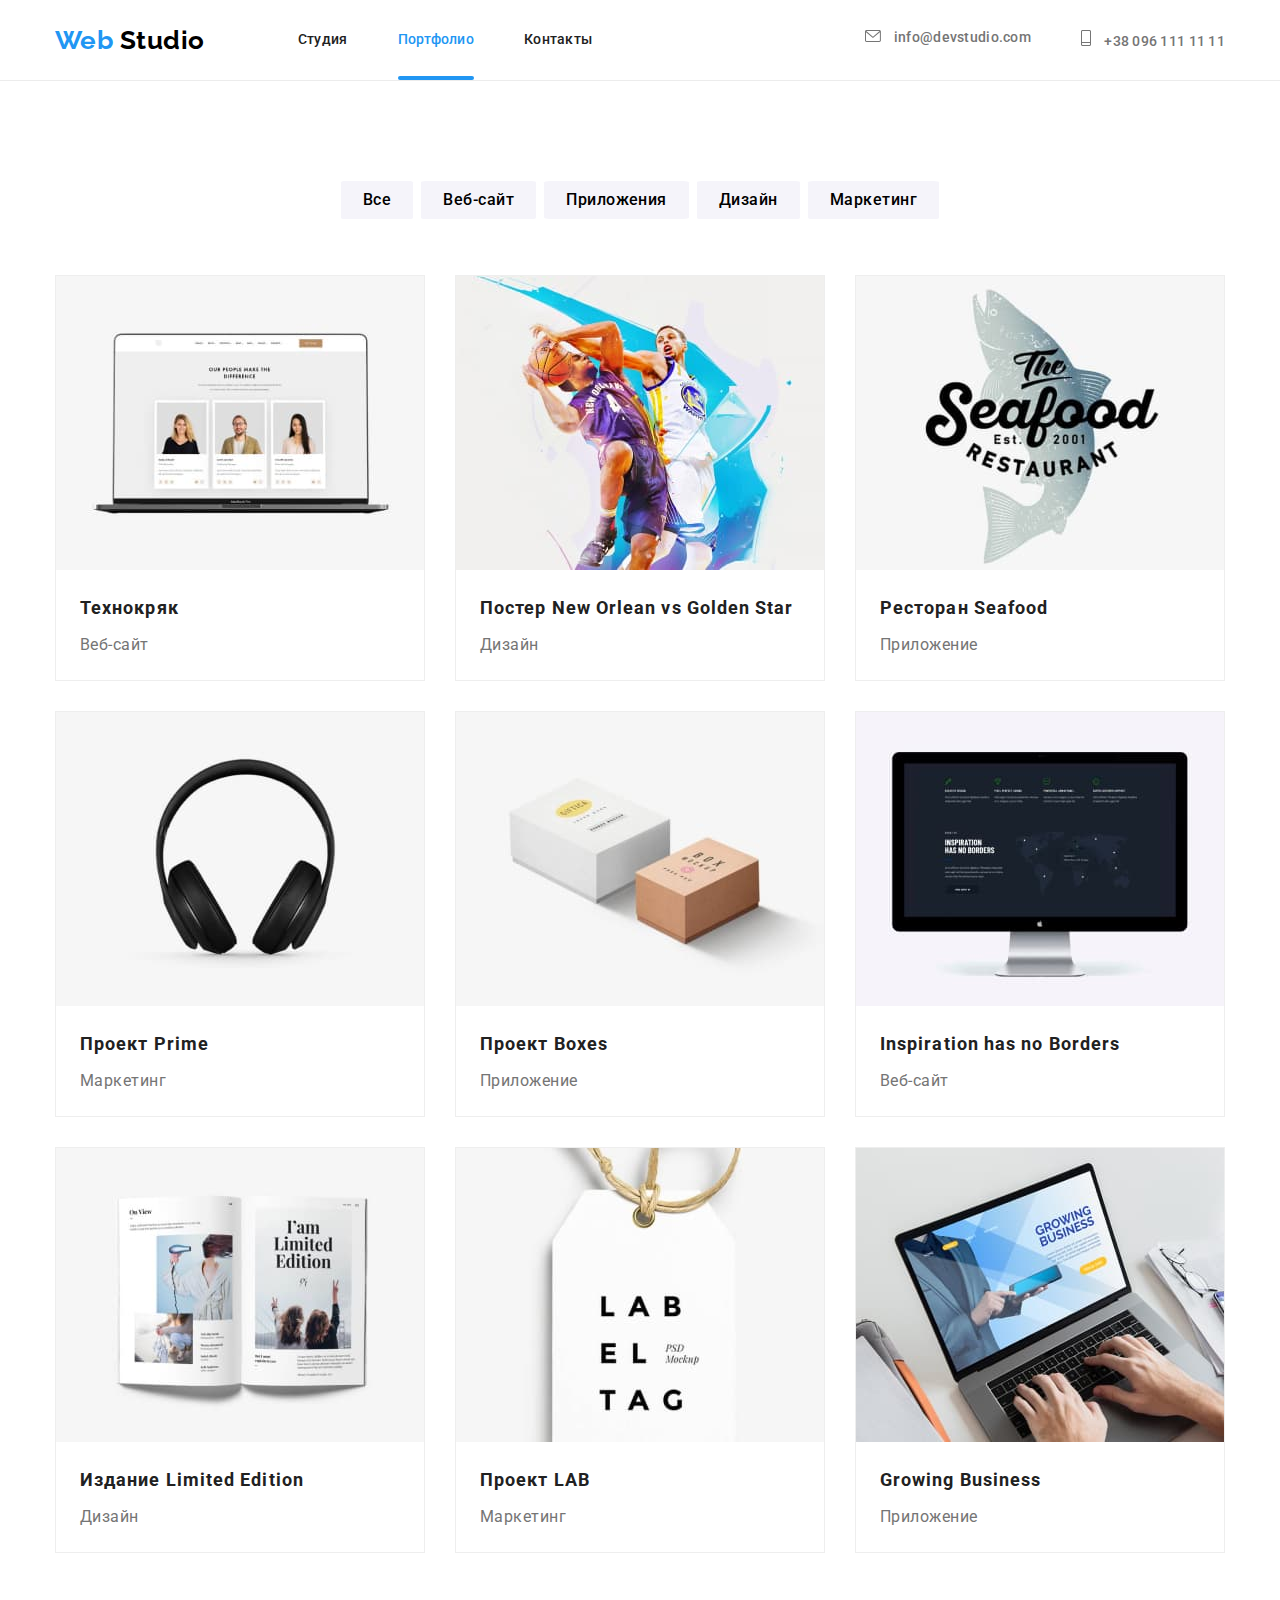
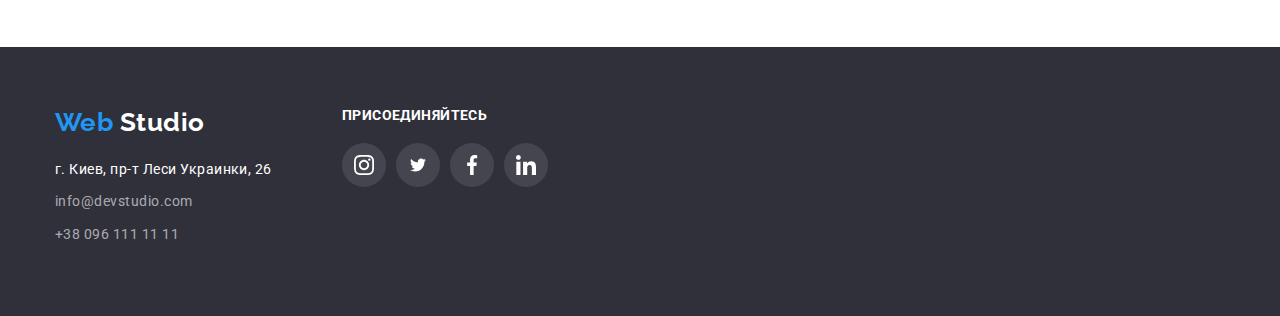
==== portfolio.html @ f4d2eec6 "Добавляет файлы с ДЗ 7" ====
<!DOCTYPE html>
<html lang="en">
<head>
    <meta charset="UTF-8">
    <meta name="viewport" content="width=device-width, initial-scale=1.0">
    <title>Document</title>
    <link href="https://fonts.googleapis.com/css2?family=Raleway:wght@700&family=Roboto:wght@400;500;700;900&display=swap"
        rel="stylesheet">
    <link rel="stylesheet" href="https://cdnjs.cloudflare.com/ajax/libs/modern-normalize/1.0.0/modern-normalize.min.css" />
    <link rel="stylesheet" href="./CSS/styles.CSS">
</head>
<body class="page">
    <header class="header">
        <div class="header-container">
            <nav class="nav">
                <a href="./index.html " class="logo-header"> <span class="logo-top">Web</span> Studio</a>
                <ul class="site-nav">
                    <li class="item"><a href="./index.html" class="nav-link ">Студия</a></li>
                    <li class="item"><a href="./portfolio.html" class="nav-link current">Портфолио</a></li>
                    <li class="item"><a href="#contacts" class="nav-link">Контакты</a></li>
                </ul>
            </nav>
            <ul class="contact-link">
                <li class="item">
                    <a href="mailto:info@devstudio.com" class="link">
                        <svg class="icon-header" width="16" height="12">
                            <use href="./images/sprite.svg#icon-envelope">
                            </use>
                        </svg>
                        info@devstudio.com
                    </a>
                </li>
                <li class="item">
                    <a href="tel:+380961111111" class="link">
                        <svg class="icon-header" width="10" height="16">
                            <use href="./images/sprite.svg#icon-Vector">
                            </use>
                        </svg>
                        +38 096 111 11 11</a>
                </li>
            </ul>
        </div>
    </header>
    <main>
        <section class="portfolio">
            <div class="container">
                <h1 class="portfolio-title">Наше портфолио</h1>
                <ul class="portfolio-nav-list">
                    <li class="list-btn">
                        <button class="portfolio-btn" type="button">Все</button>
                    </li>
                    <li class="list-btn">
                        <button class="portfolio-btn" type="button">Веб-сайт</button>
                    </li>
                    <li class="list-btn">
                        <button class="portfolio-btn" type="button">Приложения</button>
                    </li>
                    <li class="list-btn">
                        <button class="portfolio-btn" type="button">Дизайн</button>
                    </li>
                    <li class="list-btn">
                        <button class="portfolio-btn" type="button">Маркетинг</button>
                    </li>
                </ul>
            
                <ul class="work-examples">
                    <li class="item-work" >
                        <div class="examples-container">
                         <img src="images/project1.jpg" alt="" width="370" />
                         <p class="examples-text">Технокряк это современная площадка распространения коронавируса. Компании
                            используют эту платформу для цифрового
                            шпионажа и атак на защищённые сервера конкурентов.</p>
                        </div>
                        <div class="option-container">
                            <h3 class="option-name">Технокряк</h3>
                            <p class="option">Веб-сайт</p>
                        </div>
                    </li>
                
                    <li class="item-work" >
                        <div class="examples-container">
                        <img src="images/project2.jpg" alt="" width="370" />
                        <p class="examples-text">Технокряк это современная площадка распространения коронавируса. Компании
                            используют эту платформу для цифрового
                            шпионажа и атак на защищённые сервера конкурентов.</p>
                        </div>
                        <div class="option-container">
                            <h3 class="option-name">Постер New Orlean vs Golden Star</h3>
                            <p class="option">Дизайн</p>
                        </div>
                    </li>
                
                    <li class="item-work" >
                        <div class="examples-container">
                        <img src="images/project3.jpg" alt="" width="370" />
                        <p class="examples-text">Технокряк это современная площадка распространения коронавируса. Компании
                            используют эту платформу для цифрового
                            шпионажа и атак на защищённые сервера конкурентов.</p>
                        </div>
                        <div class="option-container">
                            <h3 class="option-name">Ресторан Seafood</h3>
                            <p class="option"> Приложение</p>
                        </div>
                    </li>
                
                    <li class="item-work" >
                        <div class="examples-container">
                        <img src="images/project4.jpg" alt="" width="370" />
                        <p class="examples-text">Технокряк это современная площадка распространения коронавируса. Компании
                            используют эту платформу для цифрового
                            шпионажа и атак на защищённые сервера конкурентов.</p>
                        </div>
                        <div class="option-container">
                            <h3 class="option-name">Проект Prime</h3>
                            <p class="option">Маркетинг</p>
                        </div>
                    </li>
                
                    <li class="item-work" >
                        <div class="examples-container">
                        <img src="images/project5.jpg" alt="" width="370" />
                        <p class="examples-text">Технокряк это современная площадка распространения коронавируса. Компании
                            используют эту платформу для цифрового
                            шпионажа и атак на защищённые сервера конкурентов.</p>
                            </div>
                        <div class="option-container">
                            <h3 class="option-name">Проект Boxes</h3>
                            <p class="option">Приложение</p>
                        </div>
                    </li>
                
                    <li class="item-work" >
                        <div class="examples-container">
                        <img src="images/project6.jpg" alt="" width="370" />
                        <p class="examples-text">Технокряк это современная площадка распространения коронавируса. Компании
                            используют эту платформу для цифрового
                            шпионажа и атак на защищённые сервера конкурентов.</p>
                            </div>
                        <div class="option-container">
                            <h3 class="option-name">Inspiration has no Borders</h3>
                            <p class="option">Веб-сайт</p>
                        </div>
                    </li>
                
                    <li class="item-work" >
                        <div class="examples-container">
                        <img src="images/project7.jpg" alt="" width="370" />
                        <p class="examples-text">Технокряк это современная площадка распространения коронавируса. Компании
                            используют эту платформу для цифрового
                            шпионажа и атак на защищённые сервера конкурентов.</p>
                            </div>
                        <div class="option-container">
                            <h3 class="option-name">Издание Limited Edition</h3>
                            <p class="option">Дизайн</p>
                        </div>
                    </li>
            
                    <li class="item-work" >
                        <div class="examples-container">
                        <img src="images/project8.jpg" alt="" width="370" />
                        <p class="examples-text">Технокряк это современная площадка распространения коронавируса. Компании
                            используют эту платформу для цифрового
                            шпионажа и атак на защищённые сервера конкурентов.</p>
                            </div>

                        <div class="option-container">
                            <h3 class="option-name">Проект LAB</h3>
                            <p class="option">Маркетинг</p>
                        </div>
                    </li>
            
                    <li class="item-work" >
                        <div class="examples-container">
                        <img src="images/project9.jpg" alt="" width="370" />
                        <p class="examples-text">Технокряк это современная площадка распространения коронавируса. Компании
                            используют эту платформу для цифрового
                            шпионажа и атак на защищённые сервера конкурентов.</p>
                            </div>
                        <div class="option-container">
                            <h3 class="option-name">Growing Business</h3>
                            <p class="option">Приложение</p>
                        </div>
                    </li>
                </ul>
            </div>

        </section>
    </main>
    <footer class="footer">
        <div class="footer-container">
            <div class="contacts-container">
                <a href="./index.html" class="logo-footer"> <span class="logo-top">Web</span> Studio</a>
                <address id="contacts">
                    <ul class="contacts">
                        <li class="contacts-list">
                            <a class="location" href="https://goo.gl/maps/aVtXi99z7HmTE2qQ6" target="_blank"
                                rel="noopener noreferer">г. Киев, пр-т Леси Украинки, 26
                            </a>
                        </li>
                        <li class="contacts-list"><a href="mailto:info@devstudio.com" class="link">info@devstudio.com</a>
                        </li>
                        <li class="contacts-list"><a href="tel:+380961111111" class="link">+38 096 111 11 11</a></li>
                    </ul>
                </address>
            </div>
            <div class="income">
                <p class="income-title">присоединяйтесь</p>
                <ul class="social-links">
                    <li class="foot social-link"><a class="icon-link instagram" href="https://www.instagram.com/"
                            target="_blank" rel="noopener noreferrer Nofollow">
                            <svg class="social-icon instagram-icon">
                                <use href='./images/sprite.svg#icon-instagram' />
                            </svg></a></li>
                    <li class="foot social-link"><a class="icon-link twitter" href="https://www.twitter.com/"
                            target="_blank" rel="noopener noreferrer Nofollow">
                            <svg class="social-icon twitter-icon">
                                <use href='./images/sprite.svg#icon-twitter' />
                            </svg>
                        </a></li>
                    <li class="foot social-link icon-link"><a class="icon-link facebook" href="https://www.facebook.com/"
                            target="_blank" rel="noopener noreferrer Nofollow">
                            <svg class="social-icon facebook-icon">
                                <use href='./images/sprite.svg#icon-facebook' />
                            </svg>
                        </a></li>
                    <li class="foot social-link"><a class="icon-link linkedin" href="https://www.linkedin.com/"
                            target="_blank" rel="noopener noreferrer Nofollow">
                            <svg class="social-icon linkedin-icon">
                                <use href='./images/sprite.svg#icon-linkedin' />
                            </svg>
                        </a></li>
                </ul>
            </div>
        </div>
    
    </footer>
    
</body>
</html>
---- CSS/styles.CSS ----
/* цвет основного текста #212121*/
/* вторичный цвет #757575 */
/*белый #FFFFFF*/
/*акцент #2196F3; #000000; rgba(255, 255, 255, 0.6);*/
/* основной цвет фона #e5e5e5*/
/* вторичный цвет фона #2F303A; #F5F4FA; #FFFFFF */
/* body */
:root {
  --primary-text-color: #212121;
  --title-text-color: #757575;
  --accent-text-first: #2196f3;
  --accent-text-second: #000000;
  --accent-text-third: rgba(255, 255, 255, 0.6);
  --primari-background-color: #e5e5e5;
  --title-background-color: #2f303a;
  --accent-background-color: #f5f4fa;
  --wite: #ffffff;
  --icon-color: #afb1b8;
}
html {
  box-sizing: border-box;
}

*,
*::before,
*::after {
  box-sizing: inherit;
}
h1,
h2,
h3,
h4,
h5,
h6 {
  color: var(--primary-text-color);
  font-weight: 700;
  margin-top: 0;
  margin-bottom: 0;
}

a {
  text-decoration: none;
}
ul {
  list-style: none;
  padding: 0;
  padding-inline-start: 0px;
  margin-top: 0px;
  margin-bottom: 0px;
}

li {
  padding-inline-start: 0px;
  list-style-type: none;
}

p {
  margin-top: 0;
  margin-bottom: 0;
}
img {
  display: block;
}

/* body */

.page {
  background-color: var(--wite);
  color: var(--primary-text-color);
  font-family: Roboto, sans-serif;
  letter-spacing: 0.03em;
}

/* header */

.header {
  background-color: var(--wite);
}
.header-container,
.container,
.footer-container {
  margin-left: auto;
  margin-right: auto;
  width: 1200px;
  padding-left: 15px;
  padding-right: 15px;
}
.header-container {
  display: flex;
  align-items: center;
}

.nav {
  display: flex;
  align-items: center;
}
/* logo header */

.logo-header {
  display: inline-block;
  color: var(--accent-text-second);
  font-family: Raleway, sans-serif;
  font-weight: 700;
  font-size: 26px;
  line-height: 1.19;
  text-decoration: none;
}
.logo-top {
  color: var(--accent-text-first);
}
.site-nav,
.contact-link {
  font-family: Roboto;
  font-weight: 500;
  font-size: 14px;
  line-height: 1.14;
  letter-spacing: 0.02em;
}

.site-nav {
  display: flex;
  margin-left: 93px;
}

.site-nav .item + .item {
  margin-left: 50px;
}
.nav-link:hover,
.nav-link:focus {
  color: var(--accent-text-first);
}

.nav-link {
  color: var(--primary-text-color);
  padding-top: 32px;
  padding-bottom: 32px;
  display: block;

  transition-duration: 250ms;
  transition-timing-function: cubic-bezier(0.4, 0, 0.2, 1);
}

.nav-link.current {
  color: var(--accent-text-first);
}
.nav-link.current {
  color: var(--accent-text-first);
  position: relative;
}

.nav-link.current::after {
  content: "";
  display: block;
  height: 4px;
  background-color: var(--accent-text-first);
  border-radius: 2px;
  position: absolute;
  margin: 0;
  bottom: 0;
  left: 0;
  width: 100%;
}

.contact-link {
  display: flex;
  margin-left: auto;
}
.contact-link .item + .item {
  margin-left: 50px;
}
.contact-link .link {
  color: var(--title-text-color);
  text-decoration: none;

  transition-duration: 250ms;
  transition-timing-function: cubic-bezier(0.4, 0, 0.2, 1);
}
.link:hover,
.link:focus {
  color: var(--accent-text-first);
}
.icon-header {
  margin-right: 10px;
  fill: var(--title-text-color);

  transition-duration: 250ms;
  transition-timing-function: cubic-bezier(0.4, 0, 0.2, 1);
}
.link:hover .icon-header,
.link:focus.icon-header {
  fill: var(--accent-text-first);
}

/* hero */
.overlay {
  height: 600px;
  max-width: 1600px;
  margin-left: auto;
  margin-right: auto;
  background-image: linear-gradient(
      to right,
      rgba(47, 48, 58, 0.4),
      rgba(47, 48, 58, 0.4)
    ),
    url(../images/Img\ hero.jpg);
  background-size: cover;
  background-repeat: no-repeat;
  background-position: center;
}
.hero,
.footer {
  background-color: var(--title-background-color);
}
.hero {
  margin-top: 0px;
  text-align: center;
}
.hero-title,
.hero-button {
  color: var(--wite);
  text-align: center;
}
.hero-title {
  font-family: Roboto;
  font-weight: 900;
  font-size: 44px;
  line-height: 1.36;
  letter-spacing: 0.06em;
  text-transform: uppercase;
  margin-bottom: 30px;
  padding-top: 200px;
}
.hero-button {
  display: inline-block;
  background-color: var(--accent-text-first);
  font-family: Roboto;
  font-weight: 700;
  font-size: 16px;
  line-height: 1.87;
  letter-spacing: 0.06em;
  min-width: 200px;
  padding: 10px 28px 10px 29px;
  margin-bottom: 200px;
  border: 1px solid transparent;
  box-shadow: 0px 4px 4px rgba(0, 0, 0, 0.15);
  border-radius: 4px;
}

/* section */

/* section advantages */
.section-advantages {
  padding-top: 94px;
  padding-bottom: 94px;
}
p {
  color: var(--title-text-color);
}
.feature-list {
  display: flex;
}
.list {
  margin-right: 30px;
}
.list::before {
  content: "";
  display: block;
  height: 120px;
  background-repeat: no-repeat;
  background-position: center;
  background-color: var(--accent-background-color);
  margin-bottom: 30px;
}
.icon-antenna::before {
  background-image: url(../images/antenna\ 1.svg);
}
.icon-clock::before {
  background-image: url(../images/clock\ 1.svg);
}
.icon-diagram::before {
  background-image: url(../images/diagram\ 1.svg);
}
.icon-astronaut::before {
  background-image: url(../images/astronaut\ 1.svg);
}

.list:last-child {
  margin-right: 0px;
}
.advantages {
  font-family: Roboto;
  font-weight: 700;
  font-size: 14px;
  line-height: 1.14;
  letter-spacing: 0.03em;
  text-transform: uppercase;
  margin-top: 0;
  margin-bottom: 10px;
}
.description {
  font-family: Roboto;
  font-weight: 400;
  font-size: 14px;
  line-height: 1.71;
  margin-top: 0;
  margin-bottom: 0;
}
/* section what-we-do */
.what-we-do {
  padding-bottom: 94px;
}
.what-we-do-list {
  display: flex;
}
.do-list {
  margin-right: 30px;
  position: relative;
}

.do-list:last-child {
  margin-right: 0px;
}
.do-list-title {
  font-weight: 700;
  font-size: 14px;
  line-height: 1.2em;
  text-align: center;
  letter-spacing: 0.03em;
  text-transform: uppercase;
  color: var(--wite);
  position: absolute;
  left: 0;
  bottom: 0;
  width: 100%;
  padding-top: 27px;
  padding-bottom: 27px;
  background-color: rgba(47, 48, 58, 0.8);
}
/* our-team */
.section {
  background-color: var(--accent-background-color);
  padding-top: 94px;
  padding-bottom: 94px;
}
.our-work,
.our-team,
.clients {
  font-family: Roboto;
  font-weight: 700;
  font-size: 36px;
  line-height: 1.16;
  text-align: center;
  margin-bottom: 50px;
}

.team-list {
  display: flex;
}
.list-item {
  margin-right: 30px;
  text-align: center;
  background-color: var(--wite);
  box-shadow: 0px 1px 3px rgba(0, 0, 0, 0.12), 0px 1px 1px rgba(0, 0, 0, 0.14),
    0px 2px 1px rgba(0, 0, 0, 0.2);
  border-radius: 0px 0px 4px 4px;
}
.team-list:last-child {
  margin-right: 0px;
}
.team-name {
  font-family: Roboto;
  font-weight: 500;
  font-size: 16px;
  line-height: 1.18;
  padding-top: 30px;
  margin-bottom: 10px;
}
.occupation {
  font-family: Roboto;
  font-weight: 400;
  font-size: 16px;
  line-height: 1.18;
  margin-bottom: 16px;
}
.social-links {
  display: inline-flex;
  margin-bottom: 30px;
  /* border-radius: 50%; */
}

.icon-link {
  width: 44px;
  height: 44px;
  display: flex;
  align-items: center;
  justify-content: center;
}
.social-link {
  border-radius: 50%;
  transition-duration: 250ms;
  transition-timing-function: cubic-bezier(0.4, 0, 0.2, 1);
}

.social-link:hover {
  background-color: var(--accent-text-first);
  border-radius: 50%;
}

.social-links .social-link + .social-link {
  margin-left: 10px;
}

.social-icon {
  fill: var(--icon-color);

  transition-duration: 250ms;
  transition-timing-function: cubic-bezier(0.4, 0, 0.2, 1);
}
.social-link:hover .social-icon {
  fill: var(--wite);
}
.instagram-icon {
  width: 20px;
  height: 20px;
}

.twitter-icon {
  width: 20px;
  height: 16px;
}
.facebook-icon {
  width: 20px;
  height: 40px;
}
.linkedin-icon {
  width: 20px;
  height: 20px;
}

/* clients */
.section-clients {
  background-color: #fff;
  padding-top: 97px;
  padding-bottom: 91px;
}
.list-clients {
  display: flex;
}
.svg-clients {
  display: flex;
  align-items: center;
  justify-content: center;
  width: 170px;
  height: 90px;
  /* margin-bottom: 91px; */
  margin-right: 30px;
  border: 1px solid var(--icon-color);
  border-radius: 4px;
  box-sizing: border-box;
  list-style: none;
  list-style-type: none;

  transition-duration: 250ms;
  transition-timing-function: cubic-bezier(0.4, 0, 0.2, 1);
}
.svg-clients:last-child {
  margin-right: 0px;
}
.icon-clients {
  fill: var(--icon-color);
  background-position: center;

  transition-duration: 250ms;
  transition-timing-function: cubic-bezier(0.4, 0, 0.2, 1);
}
.svg-clients:hover,
.svg-clients:focus {
  border-color: var(--accent-text-first);
}
.svg-clients:hover .icon-clients,
.svg-clients:focus .icon-clients {
  fill: var(--accent-text-first);
}

/* footer */
.footer {
  padding-top: 60px;
  padding-bottom: 60px;
}
.footer-container {
  display: flex;
}

.logo-footer,
.location {
  color: var(--wite);
  text-decoration: none;
}
.logo-footer {
  font-family: Raleway;
  font-weight: 700;
  font-size: 26px;
  line-height: 1.19;
  display: block;
  margin-bottom: 20px;
}
.contacts-list {
  margin-bottom: 9px;
}
.contacts:last-child {
  margin-bottom: 0px;
}
.contacts {
  font-family: Roboto;
  font-style: normal;
  font-weight: 400;
  font-size: 14px;
  line-height: 1.71;
}
.link {
  color: var(--accent-text-third);
  text-decoration: none;

  transition-duration: 250ms;
  transition-timing-function: cubic-bezier(0.4, 0, 0.2, 1);
}
.income {
  flex-flow: column;
  display: inline-block;
}
.income-title {
  color: var(--wite);
  font-weight: bold;
  font-size: 14px;
  line-height: 1.2;
  letter-spacing: 0.03em;
  text-transform: uppercase;
  margin-left: 70px;
  margin-bottom: 20px;
}
.income .social-links {
  margin-left: 70px;
}
.footer-social-links .social-link {
  background-color: rgba(255, 255, 255, 0.1);
  border-radius: 50%;
}
.footer-social-links .social-link + .social-link {
  margin-left: 10px;
}

.foot .icon-link {
  background-color: rgba(255, 255, 255, 0.1);
  border-radius: 50%;
}
.foot .social-icon {
  fill: var(--wite);
}

.subscription-form {
  margin-left: 93px;
  max-width: 100%;
}
.subscription {
  color: var(--wite);
  font-weight: bold;
  font-size: 14px;
  line-height: 1.2;
  letter-spacing: 0.03em;
  text-transform: uppercase;
  margin-bottom: 20px;
}
.subscription-input {
  background-color: var(--title-background-color);
  color: rgba(255, 255, 255, 0.6);
  width: 358px;
  height: 50px;
  border: 1px solid rgba(255, 255, 255, 0.3);
  box-sizing: border-box;
  filter: drop-shadow(0px 4px 4px rgba(0, 0, 0, 0.15));
  border-radius: 4px;
}

.subscription-input::placeholder {
  font-family: Roboto;
  font-style: normal;
  font-weight: normal;
  font-size: 16px;
  line-height: 1.2;
  letter-spacing: 0.03em;
  padding-left: 16px;

  color: rgba(255, 255, 255, 0.6);
}
.subscription-button {
  display: inline-flex;
  align-items: center;
  text-align: center;
  padding-left: 0px;
  padding-right: 0px;
  color: var(--wite);
  background-color: var(--accent-text-first);
  background-position: 160px center;
  font-family: Roboto;
  font-weight: 700;
  font-size: 16px;
  line-height: 1.87;
  letter-spacing: 0.06em;
  margin-left: 12px;
  width: 200px;
  height: 50px;
  border: 1px solid transparent;
  box-shadow: 0px 4px 4px rgba(0, 0, 0, 0.15);
  border-radius: 4px;
  position: relative;
}
.text-button {
  margin-left: 29px;
}
.icon-send {
  position: absolute;
  top: 13px;
  right: 28px;
  height: 24px;
  width: 24px;
  fill: var(--white);
}

/*backdrop/modal*/
.backdrop {
  position: fixed;
  top: 0;
  left: 0;
  width: 100%;
  height: 100%;
  background-color: rgba(0, 0, 0, 0.2);
}
.modal {
  min-width: 528px;
  min-height: 581px;
  background-color: var(--wite);
  position: absolute;
  top: 50%;
  left: 50%;
  transform: translate(-50%, -50%);

  animation: animate 100ms;
  box-shadow: 0px 1px 3px rgba(0, 0, 0, 0.12), 0px 1px 1px rgba(0, 0, 0, 0.14),
    0px 2px 1px rgba(0, 0, 0, 0.2);
  border-radius: 4px;
}

.button-close {
  display: flex;
  position: absolute;
  top: 8px;
  right: 8px;
  width: 30px;
  height: 30px;
  background-color: #ffffff;
  border: 1px solid rgba(0, 0, 0, 0.1);
  background-image: url(../images/Vector.svg);
  background-repeat: no-repeat;
  background-position: center;
  border-radius: 50%;
  cursor: pointer;
  padding: 0;
  align-items: center;
  justify-content: center;
}
.backdrop.is-hidden {
  opacity: 0;
  pointer-events: none;
}

.order-form-title {
  margin-top: 40px;
  margin-bottom: 30px;
  font-weight: 700;
  font-size: 20px;
  line-height: 1.2;
  text-align: center;
  letter-spacing: 0.03em;

  color: var(--primary-text-color);
}
.form-field {
  position: relative;
  width: 448px;
  margin: 0 auto 10px;
}
.form-label {
  font-size: 12px;
  line-height: 1.2;
  letter-spacing: 0.01em;

  color: var(--title-text-color);
}
.form-input {
  width: 100%;
  height: 40px;
  padding-left: 35px;
  border: 1px solid rgba(33, 33, 33, 0.2);
  box-sizing: border-box;
  border-radius: 4px;
  font-size: 14px;
  line-height: 1.71;
  letter-spacing: 0.03em;
  color: var(--primary-text-color);
}
.form-input:focus {
  outline: none;
  border-color: var(--accent-text-first);
}

.text-area::placeholder {
  font-family: Roboto;
  font-style: normal;
  font-weight: normal;
  font-size: 12px;
  line-height: 1.16;
  letter-spacing: 0.01em;
  color: rgba(117, 117, 117, 0.5);
}

.modal-name-img {
  position: absolute;
  top: 32px;
  left: 15px;
  width: 12px;
  height: 12px;
}
.modal-tel-img {
  position: absolute;
  top: 32px;
  left: 14px;
  width: 13px;
  height: 13px;
}
.modal-email-img {
  position: absolute;
  top: 32px;
  left: 14px;
  width: 15px;
  height: 12px;
}
.form-input.name:hover {
  border-color: var(--accent-text-first);
  transition: cubic-bezier(0.4, 0, 0.2, 1);
  transition-duration: 250ms;
}

.form-input.name:hover + .modal-name-img,
.form-input.name:focus + .modal-name-img {
  fill: var(--accent-text-first);
  transition: cubic-bezier(0.4, 0, 0.2, 1);
  transition-duration: 250ms;
}
.form-input.email:hover {
  border-color: var(--accent-text-first);
  transition: cubic-bezier(0.4, 0, 0.2, 1);
  transition-duration: 250ms;
}
.form-input.email:hover + .modal-email-img,
.form-input.email:focus + .modal-email-img {
  fill: var(--accent-text-first);
  transition: cubic-bezier(0.4, 0, 0.2, 1);
  transition-duration: 250ms;
}
.form-input.tel:hover {
  border-color: var(--accent-text-first);
  transition: cubic-bezier(0.4, 0, 0.2, 1);
  transition-duration: 250ms;
}
.form-input.tel:hover + .modal-tel-img,
.form-input.tel:focus + .modal-tel-img {
  fill: var(--accent-text-first);
  transition: cubic-bezier(0.4, 0, 0.2, 1);
  transition-duration: 250ms;
}

.send-order {
  margin-top: 30px;
  text-align: center;
}
.send-order-btn {
  padding: 10px 56px;
  font-weight: 700;
  font-size: 16px;
  line-height: 1.87;
  letter-spacing: 0.06em;

  color: var(--wite);
  background: var(--accent-text-first);
  box-shadow: 0px 4px 4px rgba(0, 0, 0, 0.15);
  border-radius: 4px;
  cursor: pointer;
}
.form-field {
  position: relative;
}
.checkbox-input {
  position: absolute;
  appearance: none;
}

.checkbox-label {
  font-size: 14px;
  line-height: 1.71;
  letter-spacing: 0.03em;
  color: var(--title-text-color);
}
.checkbox-icon {
  display: inline-block;
  width: 16px;
  height: 15px;
  margin-right: 9px;
  border: 1px solid black;
  border-radius: 4px;
}
.license-accent {
  color: var(--accent-text-first);
  text-decoration: underline;
}

.checkbox-input:checked + .checkbox-icon {
  background-color: var(--accent-text-first);
  background-image: url(../images/Vectorok.svg);
  background-repeat: no-repeat;
  background-size: contain;
  background-origin: border-box;
  border-color: var(--accent-text-first);
}

.text-area {
  width: 448px;
  height: 120px;
  padding: 12px 16px;
}

.form- @keyframes animate {
  0% {
    transform: scale(0);
  }

  50% {
    transform: scale(0.5);
  }

  100% {
    transform: scale(1);
  }
}
.button-close {
  position: absolute;
  top: 8px;
  right: 8px;
  width: 30px;
  height: 30px;
  background-color: #ffffff;
  border: 1px solid rgba(0, 0, 0, 0.1);
  border-radius: 50%;
  cursor: pointer;
}
.button-close:hover {
  color: var(--accent-text-first);
}

.close-order {
  width: 11px;
  height: 11px;
  fill: black;
}

/* Портфолио */

.portfolio {
  padding-top: 100px;
  border-top: 1px solid #ececec;
}
.portfolio-title {
  display: none;
}
.portfolio-nav-list {
  display: flex;
  margin-bottom: 56px;
  justify-content: center;
}

button,
button:active,
button:focus {
  outline: none;
  border: none;
}

.portfolio-nav-list button:hover,
.portfolio-nav-list button:focus {
  background-color: var(--accent-text-first);
  color: var(--wite);
  box-shadow: 0px 3px 1px rgba(0, 0, 0, 0.1), 0px 1px 2px rgba(0, 0, 0, 0.08),
    0px 2px 2px rgba(0, 0, 0, 0.12);
  border-radius: 4px;
}
.portfolio-nav-list .list-btn + .list-btn {
  margin-left: 8px;
}

.portfolio-btn {
  font-family: Roboto, sans-serif;
  font-weight: 500;
  font-size: 16px;
  line-height: 1.62em;
  text-align: center;
  letter-spacing: 0.03em;
  background-color: var(--accent-background-color);
  padding: 6px 22px;
  border-radius: 4%;

  transition-duration: 250ms;
  transition-timing-function: cubic-bezier(0.4, 0, 0.2, 1);
}
/* work-examples */
.work-examples {
  display: flex;
  flex-wrap: wrap;
}
.work-examples .item-work:hover {
  box-sizing: border-box;
  box-shadow: 0px 1px 1px rgba(0, 0, 0, 0.12), 0px 4px 4px rgba(0, 0, 0, 0.06),
    1px 4px 6px rgba(0, 0, 0, 0.16);
}

.item-work {
  width: 370px;
  margin-right: 30px;
  margin-bottom: 30px;
  background-color: var(--wite);
  border: 1px solid #eeeeee;
  box-sizing: border-box;

  transition-duration: 250ms;
  transition-timing-function: cubic-bezier(0.4, 0, 0.2, 1);
}

.item-work:nth-child(3n) {
  margin-right: 0px;
}
.item-work:nth-last-child(-n + 3) {
  margin-bottom: 94px;
}
.option-container {
  padding-top: 20px;
  padding-left: 24px;
  padding-bottom: 20px;
}

.option-name {
  font-family: Roboto;
  font-weight: 700;
  font-size: 18px;
  line-height: 2;
  letter-spacing: 0.06em;
  margin-bottom: 4px;
}
.option {
  font-family: Roboto;
  font-weight: 400;
  font-size: 16px;
  line-height: 1.87;

  color: var(--title-text-color);
}
.examples-container {
  position: relative;
  overflow: hidden;
}

.examples-text {
  position: absolute;
  top: 0;
  left: 0;
  width: 100%;
  height: 100%;
  padding-top: 63px;
  padding-right: 23px;
  padding-left: 23px;

  font-family: Roboto;
  font-size: 18px;
  line-height: 1.56em;
  letter-spacing: 0.03em;
  color: var(--wite);
  background-color: var(--accent-text-first);
  opacity: 0;
  transform: translateY(100%);
  transition: cubic-bezier(0.4, 0, 0.2, 1);
  transition-duration: 250ms;
}

.work-examples .item-work:hover .examples-text {
  opacity: 1;
  transform: translatey(0);
}
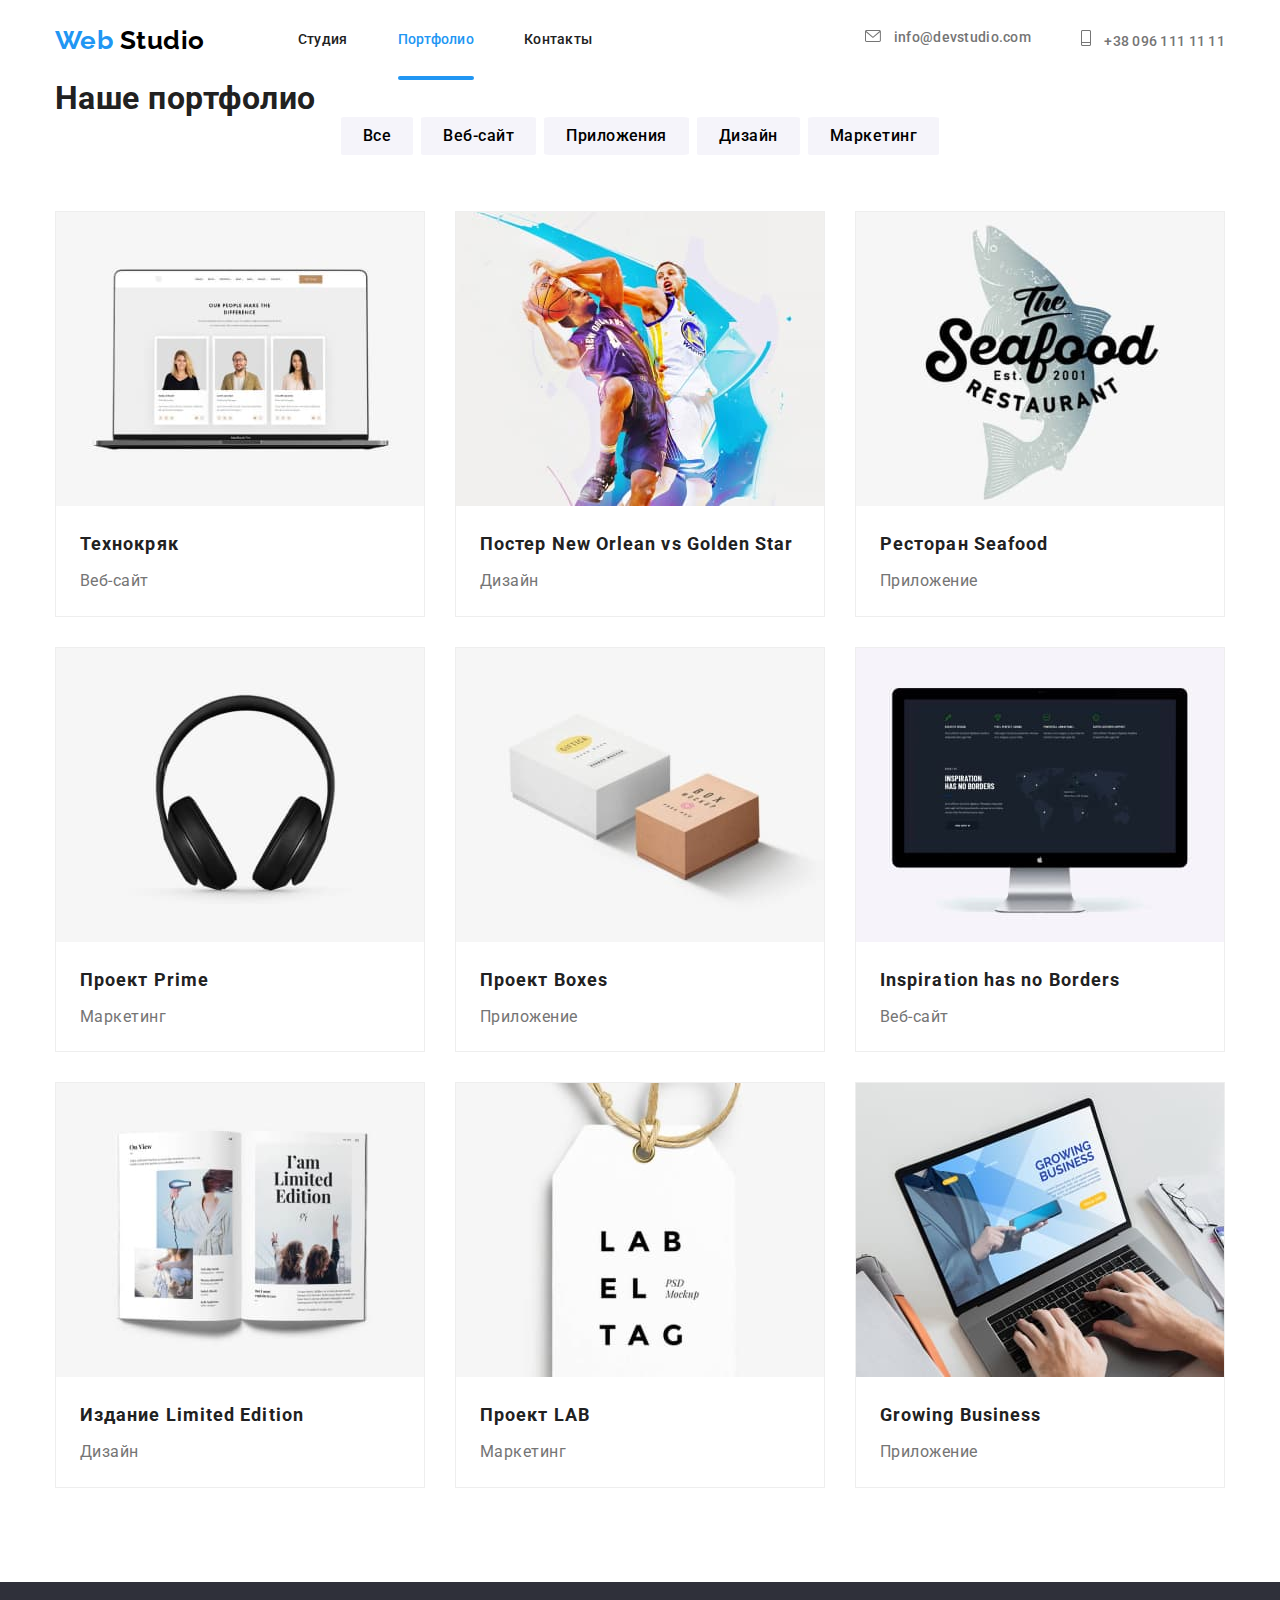
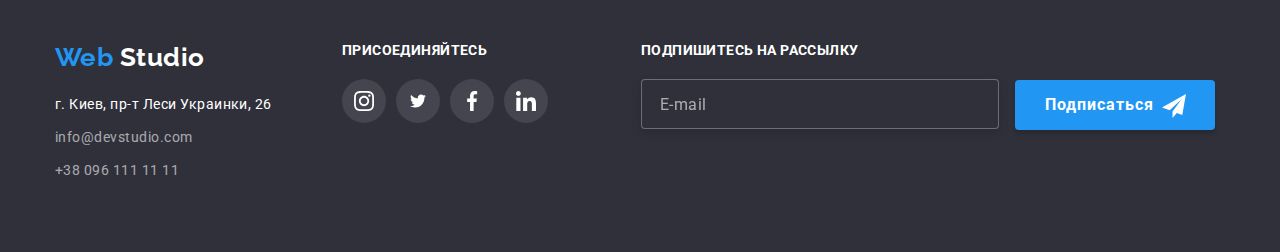
==== commit 50f7a180: "Добавляет portfolio.scss" ====
--- a/portfolio.html
+++ b/portfolio.html
@@ -7,7 +7,7 @@
     <link href="https://fonts.googleapis.com/css2?family=Raleway:wght@700&family=Roboto:wght@400;500;700;900&display=swap"
         rel="stylesheet">
     <link rel="stylesheet" href="https://cdnjs.cloudflare.com/ajax/libs/modern-normalize/1.0.0/modern-normalize.min.css" />
-    <link rel="stylesheet" href="./CSS/styles.CSS">
+    <link rel="stylesheet" href="./CSS/portfolio.min.css">
 </head>
 <body class="page">
     <header class="header">
@@ -230,7 +230,17 @@
                             </svg>
                         </a></li>
                 </ul>
+    
             </div>
+            <form class="subscription-form">
+                <p class="subscription">Подпишитесь на рассылку</p>
+                <input type="text" name="mail" class="subscription-input" placeholder="E-mail" />
+                <button type="submit" class="subscription-button"><span class="text-button">Подписаться</span>
+                    <svg class="icon-send" width="24" height="24">
+                        <use href="./images/sprite1.svg#icon-icon-send">
+                        </use>
+                    </svg></button>
+            </form>
         </div>
     
     </footer>
--- a/CSS/portfolio.min.css
+++ b/CSS/portfolio.min.css
@@ -0,0 +1,2 @@
+html{box-sizing:border-box}*,*::before,*::after{box-sizing:inherit}h1,h2,h3,h4,h5,h6{color:#212121;font-weight:700;margin-top:0;margin-bottom:0}a{text-decoration:none}ul{list-style:none;padding:0;padding-inline-start:0px;margin-top:0px;margin-bottom:0px}li{padding-inline-start:0px;list-style-type:none}p{margin-top:0;margin-bottom:0}img{display:block}.page{background-color:#fff;color:#212121;font-family:Roboto, sans-serif;letter-spacing:0.03em}.header-container,.container,.footer-container{margin-left:auto;margin-right:auto;width:1200px;padding-left:15px;padding-right:15px}.hero,.footer{background-color:#2f303a}.site-nav,.contact-link{font-family:Roboto;font-weight:500;font-size:14px;line-height:1.14;letter-spacing:0.02em}.instagram-icon{width:20px;height:20px}.twitter-icon{width:20px;height:16px}.facebook-icon{width:20px;height:40px}.linkedin-icon{width:20px;height:20px}.subscription-form{margin-left:93px;max-width:100%}.subscription{color:#fff;font-weight:bold;font-size:14px;line-height:1.2;letter-spacing:0.03em;text-transform:uppercase;margin-bottom:20px}.subscription-input{background-color:#2f303a;color:rgba(255,255,255,0.6);width:358px;height:50px;border:1px solid rgba(255,255,255,0.3);box-sizing:border-box;filter:drop-shadow(0px 4px 4px rgba(0,0,0,0.15));border-radius:4px}.subscription-input::placeholder{font-family:Roboto;font-style:normal;font-weight:normal;font-size:16px;line-height:1.2;letter-spacing:0.03em;padding-left:16px;color:rgba(255,255,255,0.6)}.subscription-button{display:inline-flex;align-items:center;text-align:center;padding-left:0px;padding-right:0px;color:#fff;background-color:#2196f3;background-position:160px center;font-family:Roboto;font-weight:700;font-size:16px;line-height:1.87;letter-spacing:0.06em;margin-left:12px;width:200px;height:50px;border:1px solid transparent;box-shadow:0px 4px 4px rgba(0,0,0,0.15);border-radius:4px;position:relative}.text-button{margin-left:29px}.icon-send{position:absolute;top:13px;right:28px;height:24px;width:24px;fill:var(--white)}.icon-link{width:44px;height:44px;display:flex;align-items:center;justify-content:center}.social-link{border-radius:50%;transition-duration:250ms;transition-timing-function:cubic-bezier(0.4, 0, 0.2, 1)}.social-link:hover{background-color:#2196f3;border-radius:50%}.social-link:hover .social-icon{fill:#fff}.social-links{display:inline-flex;margin-bottom:30px}.social-links .social-link+.social-link{margin-left:10px}.social-icon{fill:#afb1b8;transition-duration:250ms;transition-timing-function:cubic-bezier(0.4, 0, 0.2, 1)}.header-container{display:flex;align-items:center}.nav{display:flex;align-items:center}.site-nav{display:flex;margin-left:93px}.site-nav .item+.item{margin-left:50px}.nav-link{color:#212121;padding-top:32px;padding-bottom:32px;display:block;transition-duration:250ms;transition-timing-function:cubic-bezier(0.4, 0, 0.2, 1)}.nav-link:hover,.nav-link:focus{color:#2196f3}.nav-link.current{color:#2196f3;position:relative}.nav-link.current::after{content:"";display:block;height:4px;background-color:#2196f3;border-radius:2px;position:absolute;margin:0;bottom:0;left:0;width:100%}.logo-header{display:inline-block;color:#000;font-family:Raleway, sans-serif;font-weight:700;font-size:26px;line-height:1.19;text-decoration:none}.logo-top{color:#2196f3}.contact-link{display:flex;margin-left:auto}.contact-link .item+.item{margin-left:50px}.contact-link .link{color:#757575;text-decoration:none;transition-duration:250ms;transition-timing-function:cubic-bezier(0.4, 0, 0.2, 1)}.link:hover,.link:focus{color:#2196f3}.icon-header{margin-right:10px;fill:#757575;transition-duration:250ms;transition-timing-function:cubic-bezier(0.4, 0, 0.2, 1)}.link:hover .icon-header,.link:focus.icon-header{fill:#2196f3}.portfolio-nav-list{display:flex;margin-bottom:56px;justify-content:center}.portfolio-nav-list button:hover,.portfolio-nav-list button:focus{background-color:#2196f3;color:#fff;box-shadow:0px 3px 1px rgba(0,0,0,0.1),0px 1px 2px rgba(0,0,0,0.08),0px 2px 2px rgba(0,0,0,0.12);border-radius:4px}.portfolio-nav-list .list-btn+.list-btn{margin-left:8px}button,button:active,button:focus{outline:none;border:none}.portfolio-btn{font-family:Roboto, sans-serif;font-weight:500;font-size:16px;line-height:1.62em;text-align:center;letter-spacing:0.03em;background-color:#f5f4fa;padding:6px 22px;border-radius:4%;transition-duration:250ms;transition-timing-function:cubic-bezier(0.4, 0, 0.2, 1)}.work-examples{display:flex;flex-wrap:wrap}.work-examples .item-work:hover{box-sizing:border-box;box-shadow:0px 1px 1px rgba(0,0,0,0.12),0px 4px 4px rgba(0,0,0,0.06),1px 4px 6px rgba(0,0,0,0.16)}.work-examples .item-work:hover .examples-text{opacity:1;transform:translatey(0)}.item-work{width:370px;margin-right:30px;margin-bottom:30px;background-color:#fff;border:1px solid #eeeeee;box-sizing:border-box;transition-duration:250ms;transition-timing-function:cubic-bezier(0.4, 0, 0.2, 1)}.item-work:nth-child(3n){margin-right:0px}.item-work:nth-last-child(-n+3){margin-bottom:94px}.option-container{padding-top:20px;padding-left:24px;padding-bottom:20px}.option-name{font-family:Roboto;font-weight:700;font-size:18px;line-height:2;letter-spacing:0.06em;margin-bottom:4px}.option{font-family:Roboto;font-weight:400;font-size:16px;line-height:1.87;color:#757575}.examples-container{position:relative;overflow:hidden}.examples-text{position:absolute;top:0;left:0;width:100%;height:100%;padding-top:63px;padding-right:23px;padding-left:23px;font-family:Roboto;font-size:18px;line-height:1.56em;letter-spacing:0.03em;color:#fff;background-color:#2196f3;opacity:0;transform:translateY(100%);transition:cubic-bezier(0.4, 0, 0.2, 1);transition-duration:250ms}.footer{padding-top:60px;padding-bottom:60px}.footer-container{display:flex}.logo-footer{font-family:Raleway;font-weight:700;font-size:26px;line-height:1.19;color:#fff;text-decoration:none;display:block;margin-bottom:20px}.location{color:#fff;text-decoration:none}.contacts-list{margin-bottom:9px}.contacts{font-family:Roboto;font-style:normal;font-weight:400;font-size:14px;line-height:1.71}.contacts:last-child{margin-bottom:0px}.link{color:rgba(255,255,255,0.6);text-decoration:none;transition-duration:250ms;transition-timing-function:cubic-bezier(0.4, 0, 0.2, 1)}.income{flex-flow:column;display:inline-block}.income-title{color:#fff;font-weight:bold;font-size:14px;line-height:1.2;letter-spacing:0.03em;text-transform:uppercase;margin-left:70px;margin-bottom:20px}.income .social-links{margin-left:70px}.footer-social-links .social-link{background-color:rgba(255,255,255,0.1);border-radius:50%}.footer-social-links .social-link+.social-link{margin-left:10px}.foot .icon-link{background-color:rgba(255,255,255,0.1);border-radius:50%}.foot .social-icon{fill:#fff}
+/*# sourceMappingURL=portfolio.min.css.map */